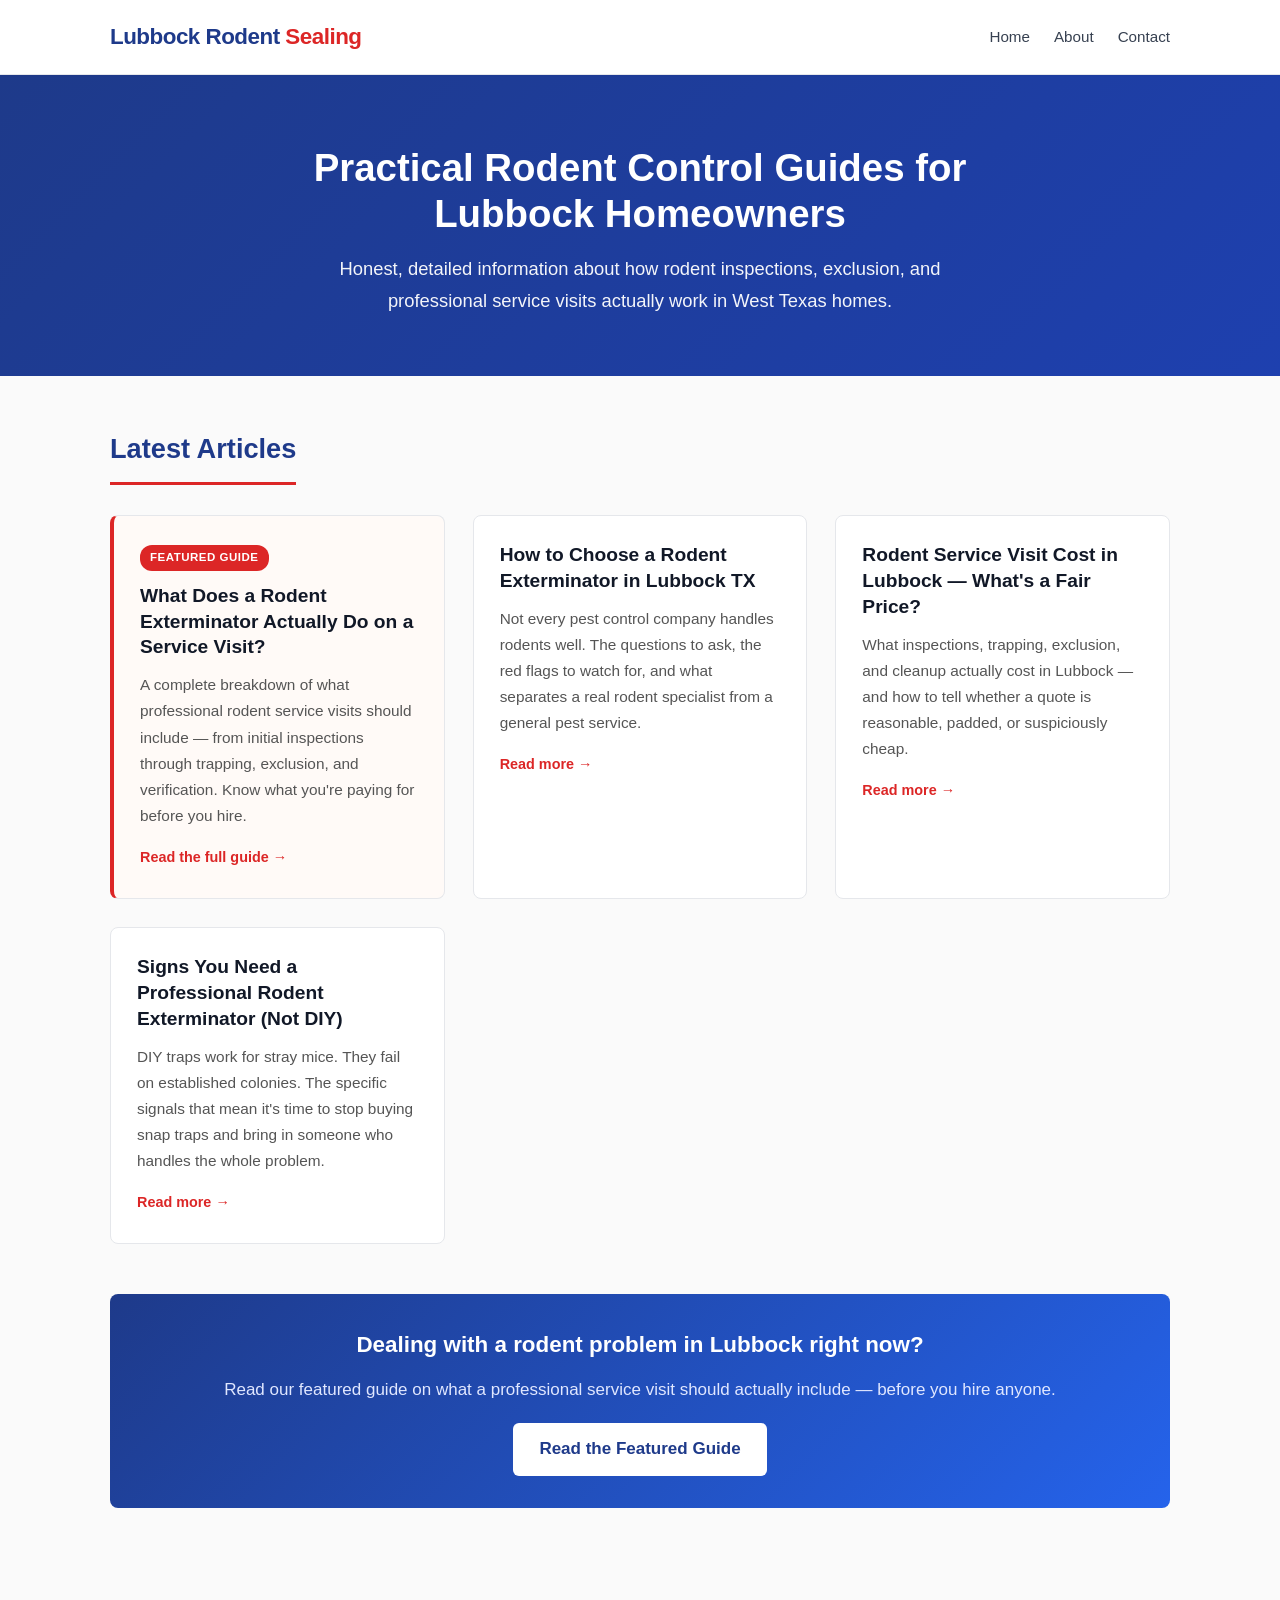
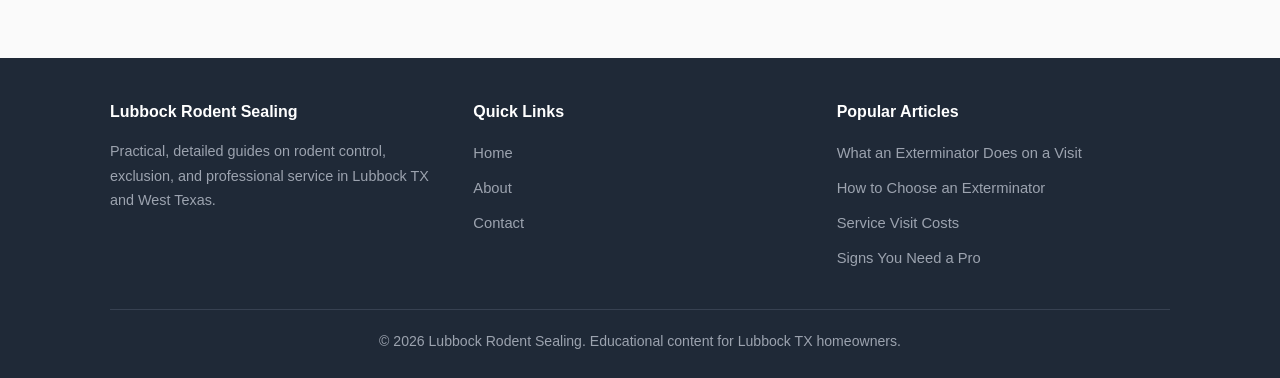
==== index.html @ d8043dd0 "Add files via upload" ====
<!DOCTYPE html>
<html lang="en">
<head>
<meta charset="UTF-8">
<meta name="viewport" content="width=device-width, initial-scale=1.0">
<title>Lubbock Rodent Sealing | Practical Guides for Lubbock TX Homeowners</title>
<meta name="description" content="Practical rodent control guides for Lubbock TX homeowners. Inspections, exclusion, pricing, and what to expect from a professional rodent exterminator.">
<link rel="stylesheet" href="css/style.css">
<link rel="canonical" href="https://lubbockrodentsealing.github.io/">
</head>
<body>

<header class="site-header">
  <div class="container header-inner">
    <a href="index.html" class="site-logo">Lubbock Rodent <span>Sealing</span></a>
    <nav class="site-nav">
      <ul>
        <li><a href="index.html">Home</a></li>
        <li><a href="about/">About</a></li>
        <li><a href="contact/">Contact</a></li>
      </ul>
    </nav>
  </div>
</header>

<section class="hero">
  <div class="container-narrow">
    <h1>Practical Rodent Control Guides for Lubbock Homeowners</h1>
    <p>Honest, detailed information about how rodent inspections, exclusion, and professional service visits actually work in West Texas homes.</p>
  </div>
</section>

<main>
  <div class="container">
    <h2 class="section-title">Latest Articles</h2>

    <div class="articles-grid">

      <article class="article-card featured">
        <span class="badge">Featured Guide</span>
        <h3><a href="what-does-rodent-exterminator-do/">What Does a Rodent Exterminator Actually Do on a Service Visit?</a></h3>
        <p>A complete breakdown of what professional rodent service visits should include — from initial inspections through trapping, exclusion, and verification. Know what you're paying for before you hire.</p>
        <a href="what-does-rodent-exterminator-do/" class="read-more">Read the full guide →</a>
      </article>

      <article class="article-card">
        <h3><a href="how-to-choose-rodent-exterminator-lubbock/">How to Choose a Rodent Exterminator in Lubbock TX</a></h3>
        <p>Not every pest control company handles rodents well. The questions to ask, the red flags to watch for, and what separates a real rodent specialist from a general pest service.</p>
        <a href="how-to-choose-rodent-exterminator-lubbock/" class="read-more">Read more →</a>
      </article>

      <article class="article-card">
        <h3><a href="rodent-service-visit-cost-lubbock/">Rodent Service Visit Cost in Lubbock — What's a Fair Price?</a></h3>
        <p>What inspections, trapping, exclusion, and cleanup actually cost in Lubbock — and how to tell whether a quote is reasonable, padded, or suspiciously cheap.</p>
        <a href="rodent-service-visit-cost-lubbock/" class="read-more">Read more →</a>
      </article>

      <article class="article-card">
        <h3><a href="signs-you-need-professional-rodent-exterminator/">Signs You Need a Professional Rodent Exterminator (Not DIY)</a></h3>
        <p>DIY traps work for stray mice. They fail on established colonies. The specific signals that mean it's time to stop buying snap traps and bring in someone who handles the whole problem.</p>
        <a href="signs-you-need-professional-rodent-exterminator/" class="read-more">Read more →</a>
      </article>

    </div>

    <div class="cta-box">
      <h3>Dealing with a rodent problem in Lubbock right now?</h3>
      <p>Read our featured guide on what a professional service visit should actually include — before you hire anyone.</p>
      <a href="what-does-rodent-exterminator-do/" class="cta-button">Read the Featured Guide</a>
    </div>

  </div>
</main>

<footer>
  <div class="container">
    <div class="footer-grid">
      <div>
        <h4>Lubbock Rodent Sealing</h4>
        <p style="color:#9ca3af;font-size:0.9rem;">Practical, detailed guides on rodent control, exclusion, and professional service in Lubbock TX and West Texas.</p>
      </div>
      <div>
        <h4>Quick Links</h4>
        <ul>
          <li><a href="index.html">Home</a></li>
          <li><a href="about/">About</a></li>
          <li><a href="contact/">Contact</a></li>
        </ul>
      </div>
      <div>
        <h4>Popular Articles</h4>
        <ul>
          <li><a href="what-does-rodent-exterminator-do/">What an Exterminator Does on a Visit</a></li>
          <li><a href="how-to-choose-rodent-exterminator-lubbock/">How to Choose an Exterminator</a></li>
          <li><a href="rodent-service-visit-cost-lubbock/">Service Visit Costs</a></li>
          <li><a href="signs-you-need-professional-rodent-exterminator/">Signs You Need a Pro</a></li>
        </ul>
      </div>
    </div>
    <div class="copyright">
      &copy; 2026 Lubbock Rodent Sealing. Educational content for Lubbock TX homeowners.
    </div>
  </div>
</footer>

</body>
</html>
---- css/style.css ----
/* ===== Reset & Base ===== */
* { box-sizing: border-box; margin: 0; padding: 0; }

html { scroll-behavior: smooth; }

body {
  font-family: -apple-system, BlinkMacSystemFont, "Segoe UI", Roboto, "Helvetica Neue", Arial, sans-serif;
  color: #2c3e50;
  background: #fafafa;
  line-height: 1.7;
  font-size: 17px;
}

img { max-width: 100%; height: auto; display: block; }

a { color: #2563eb; text-decoration: none; }
a:hover { text-decoration: underline; }

/* ===== Container ===== */
.container {
  max-width: 1100px;
  margin: 0 auto;
  padding: 0 20px;
}

.container-narrow {
  max-width: 760px;
  margin: 0 auto;
  padding: 0 20px;
}

/* ===== Header ===== */
.site-header {
  background: #fff;
  border-bottom: 1px solid #e5e7eb;
  padding: 18px 0;
  position: sticky;
  top: 0;
  z-index: 100;
  box-shadow: 0 1px 2px rgba(0,0,0,0.03);
}

.header-inner {
  display: flex;
  justify-content: space-between;
  align-items: center;
  flex-wrap: wrap;
  gap: 14px;
}

.site-logo {
  font-size: 1.4rem;
  font-weight: 700;
  color: #1e3a8a;
  text-decoration: none;
  letter-spacing: -0.5px;
}

.site-logo span { color: #dc2626; }

.site-nav ul {
  list-style: none;
  display: flex;
  gap: 24px;
}

.site-nav a {
  color: #374151;
  font-weight: 500;
  font-size: 0.95rem;
}

.site-nav a:hover { color: #1e3a8a; text-decoration: none; }

/* ===== Hero ===== */
.hero {
  background: linear-gradient(135deg, #1e3a8a 0%, #1e40af 100%);
  color: #fff;
  padding: 70px 0 60px;
  text-align: center;
}

.hero h1 {
  font-size: 2.4rem;
  margin-bottom: 16px;
  line-height: 1.2;
  font-weight: 700;
}

.hero p {
  font-size: 1.15rem;
  max-width: 700px;
  margin: 0 auto;
  opacity: 0.95;
}

/* ===== Main Content ===== */
main {
  padding: 50px 0;
}

.section-title {
  font-size: 1.7rem;
  margin-bottom: 30px;
  color: #1e3a8a;
  border-bottom: 3px solid #dc2626;
  padding-bottom: 10px;
  display: inline-block;
}

/* ===== Article Cards (Homepage Grid) ===== */
.articles-grid {
  display: grid;
  grid-template-columns: repeat(auto-fit, minmax(300px, 1fr));
  gap: 28px;
  margin-bottom: 50px;
}

.article-card {
  background: #fff;
  border: 1px solid #e5e7eb;
  border-radius: 8px;
  padding: 26px;
  transition: transform 0.2s, box-shadow 0.2s;
}

.article-card:hover {
  transform: translateY(-3px);
  box-shadow: 0 10px 25px rgba(0,0,0,0.08);
}

.article-card.featured {
  border-left: 4px solid #dc2626;
  background: #fffaf7;
}

.article-card .badge {
  display: inline-block;
  background: #dc2626;
  color: #fff;
  font-size: 0.72rem;
  padding: 3px 10px;
  border-radius: 12px;
  font-weight: 600;
  letter-spacing: 0.5px;
  text-transform: uppercase;
  margin-bottom: 12px;
}

.article-card h3 {
  font-size: 1.2rem;
  margin-bottom: 12px;
  line-height: 1.35;
}

.article-card h3 a {
  color: #111827;
  text-decoration: none;
}

.article-card h3 a:hover { color: #1e3a8a; }

.article-card p {
  color: #555;
  font-size: 0.96rem;
  margin-bottom: 14px;
}

.article-card .read-more {
  font-weight: 600;
  font-size: 0.9rem;
  color: #dc2626;
}

/* ===== Article Page ===== */
.article-page {
  background: #fff;
  padding: 50px 0;
}

.article-meta {
  color: #6b7280;
  font-size: 0.92rem;
  margin-bottom: 20px;
}

.article-meta a { color: #6b7280; }

.article-page h1 {
  font-size: 2.1rem;
  line-height: 1.25;
  margin-bottom: 18px;
  color: #111827;
  font-weight: 700;
}

.article-page h2 {
  font-size: 1.5rem;
  margin: 36px 0 14px;
  color: #1e3a8a;
  line-height: 1.3;
  font-weight: 650;
}

.article-page h3 {
  font-size: 1.2rem;
  margin: 28px 0 10px;
  color: #1f2937;
}

.article-page p {
  margin-bottom: 16px;
  color: #2c3e50;
}

.article-page ul, .article-page ol {
  margin: 0 0 18px 22px;
}

.article-page li {
  margin-bottom: 6px;
}

.article-page strong { color: #111827; }

/* ===== Callout / Related Box ===== */
.related-box {
  background: #f3f4f6;
  border-left: 4px solid #2563eb;
  padding: 22px 26px;
  margin: 35px 0;
  border-radius: 4px;
}

.related-box h4 {
  font-size: 1.05rem;
  color: #1e3a8a;
  margin-bottom: 10px;
}

.related-box ul {
  margin: 0;
  list-style: none;
}

.related-box li {
  margin-bottom: 8px;
  padding-left: 18px;
  position: relative;
}

.related-box li:before {
  content: "→";
  position: absolute;
  left: 0;
  color: #dc2626;
  font-weight: 700;
}

/* ===== CTA Box ===== */
.cta-box {
  background: linear-gradient(135deg, #1e3a8a 0%, #2563eb 100%);
  color: #fff;
  padding: 32px;
  border-radius: 8px;
  margin: 40px 0;
  text-align: center;
}

.cta-box h3 {
  color: #fff;
  font-size: 1.4rem;
  margin-bottom: 12px;
}

.cta-box p {
  color: #e0e7ff;
  margin-bottom: 18px;
}

.cta-button {
  display: inline-block;
  background: #fff;
  color: #1e3a8a;
  padding: 12px 26px;
  border-radius: 6px;
  font-weight: 600;
  text-decoration: none;
  transition: transform 0.2s;
}

.cta-button:hover {
  transform: translateY(-2px);
  text-decoration: none;
}

/* ===== Footer ===== */
footer {
  background: #1f2937;
  color: #d1d5db;
  padding: 40px 0 24px;
  margin-top: 60px;
}

footer .footer-grid {
  display: grid;
  grid-template-columns: repeat(auto-fit, minmax(240px, 1fr));
  gap: 30px;
  margin-bottom: 30px;
}

footer h4 {
  color: #fff;
  font-size: 1rem;
  margin-bottom: 14px;
}

footer ul {
  list-style: none;
}

footer li { margin-bottom: 6px; }

footer a { color: #9ca3af; font-size: 0.92rem; }
footer a:hover { color: #fff; }

footer .copyright {
  border-top: 1px solid #374151;
  padding-top: 20px;
  text-align: center;
  font-size: 0.88rem;
  color: #9ca3af;
}

/* ===== About / Contact pages ===== */
.simple-page {
  background: #fff;
  padding: 50px 0;
}

.simple-page h1 {
  font-size: 2rem;
  color: #1e3a8a;
  margin-bottom: 20px;
}

.simple-page h2 {
  font-size: 1.35rem;
  color: #1f2937;
  margin: 28px 0 12px;
}

.simple-page p { margin-bottom: 16px; }

/* ===== Responsive ===== */
@media (max-width: 700px) {
  body { font-size: 16px; }
  .hero h1 { font-size: 1.7rem; }
  .hero p { font-size: 1rem; }
  .article-page h1 { font-size: 1.6rem; }
  .article-page h2 { font-size: 1.3rem; }
  .site-nav ul { gap: 14px; }
  .site-nav a { font-size: 0.88rem; }
  .header-inner { flex-direction: column; align-items: flex-start; }
  .hero { padding: 50px 0 40px; }
  main { padding: 35px 0; }
  .article-page { padding: 35px 0; }
  .cta-box { padding: 24px; }
}
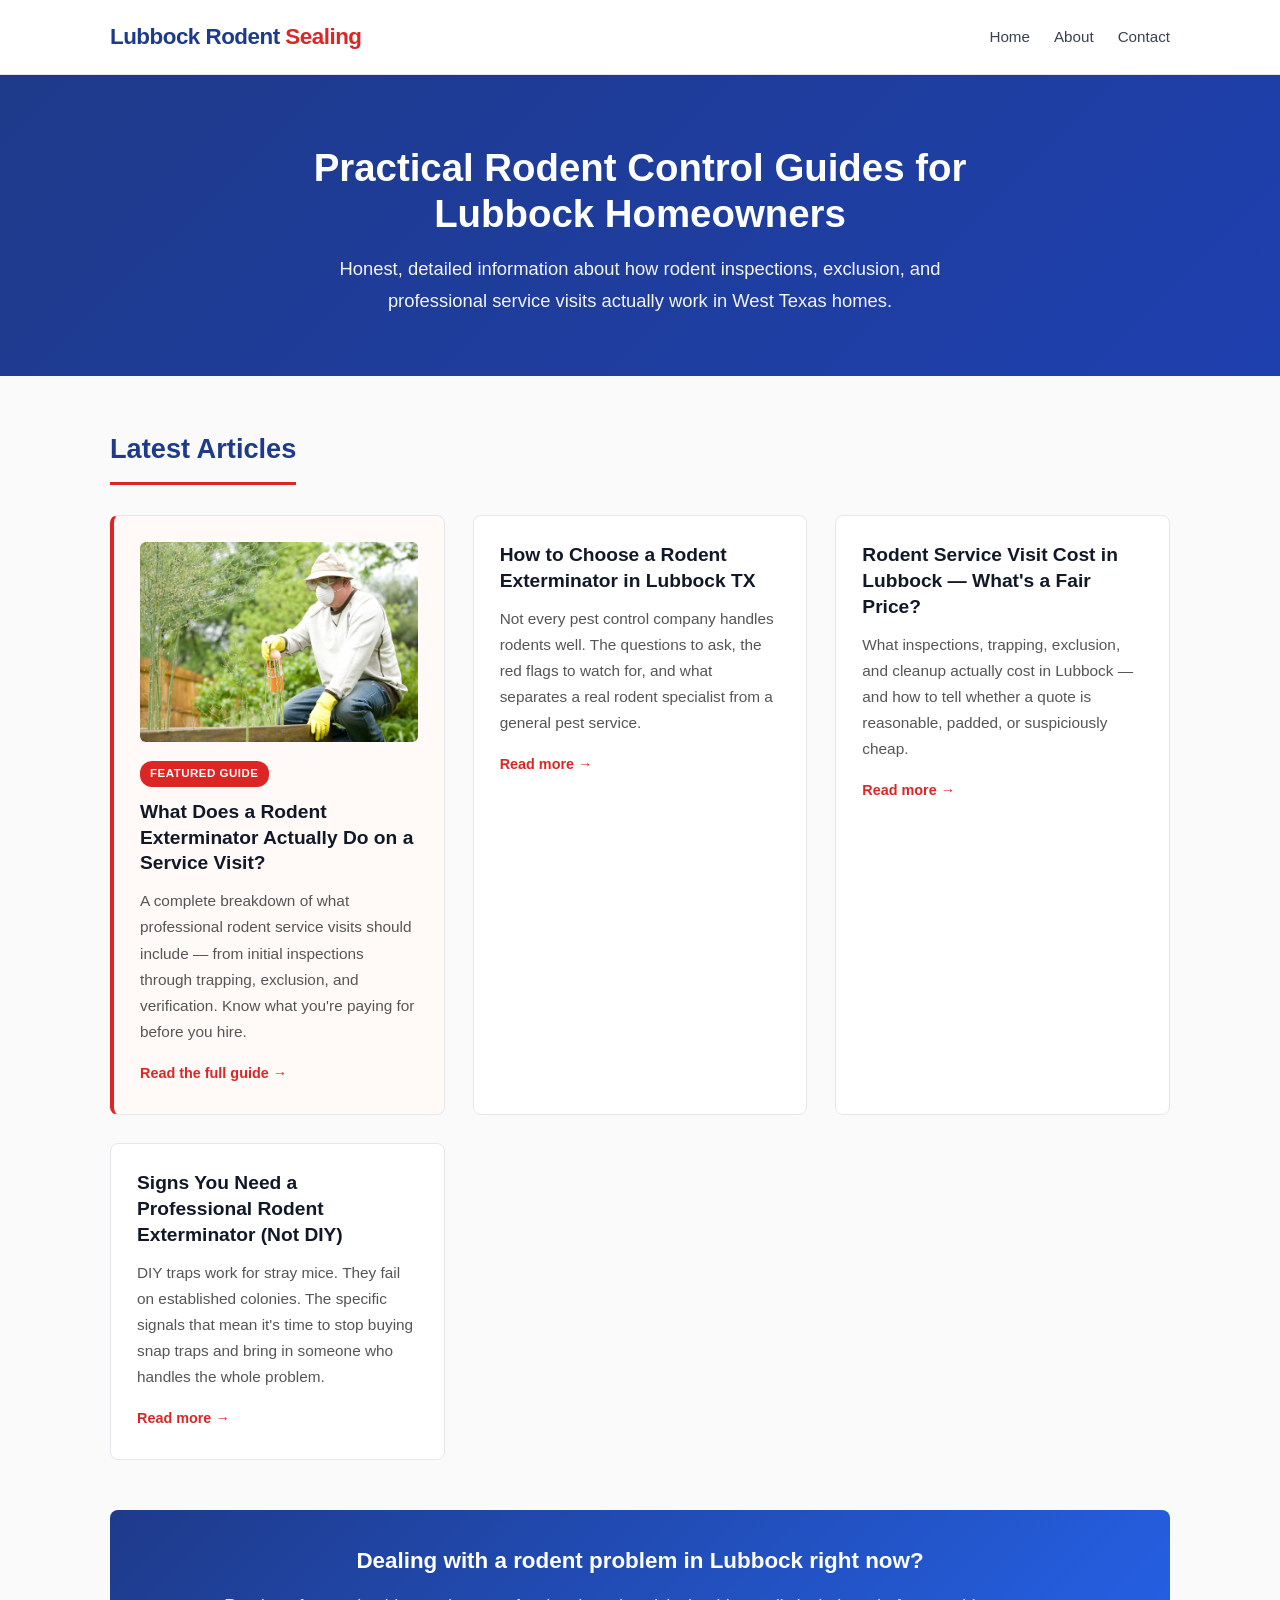
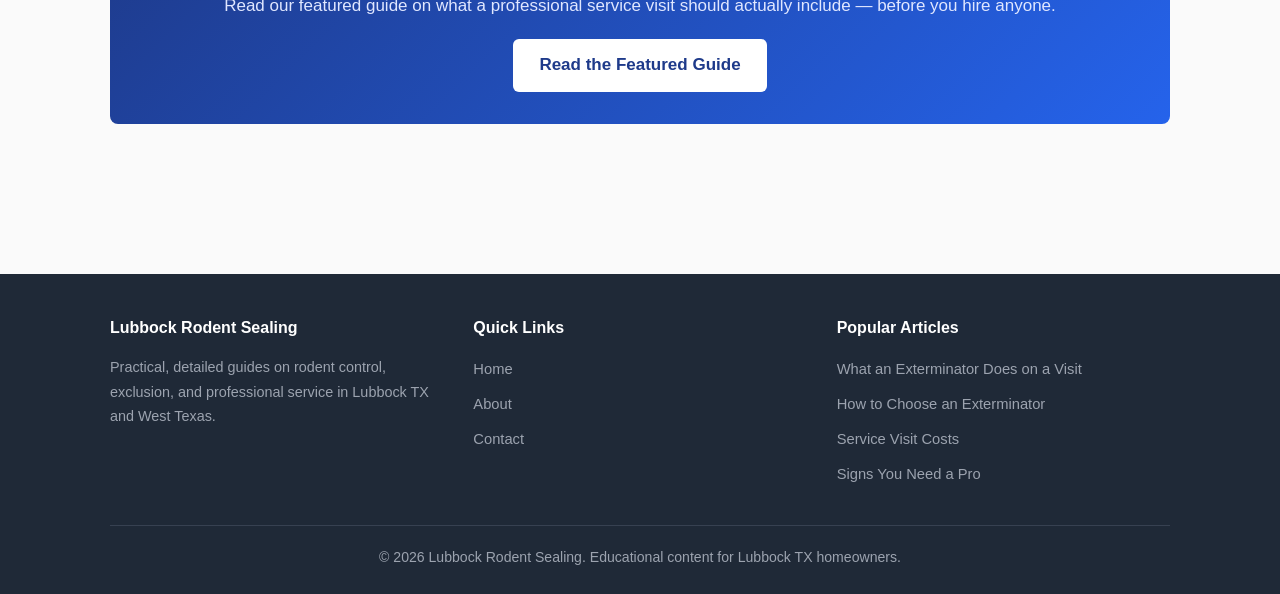
==== commit 700c5d5a: "Add files via upload" ====
--- a/index.html
+++ b/index.html
@@ -37,6 +37,7 @@
     <div class="articles-grid">
 
       <article class="article-card featured">
+        <img src="images/pest-control-professional.jpg" alt="Professional rodent control service in Lubbock" style="width:100%;height:200px;object-fit:cover;border-radius:6px;margin-bottom:16px;" loading="eager">
         <span class="badge">Featured Guide</span>
         <h3><a href="what-does-rodent-exterminator-do/">What Does a Rodent Exterminator Actually Do on a Service Visit?</a></h3>
         <p>A complete breakdown of what professional rodent service visits should include — from initial inspections through trapping, exclusion, and verification. Know what you're paying for before you hire.</p>
--- a/css/style.css
+++ b/css/style.css
@@ -222,6 +222,94 @@
 }
 
 .article-page strong { color: #111827; }
+
+/* ===== Featured Image ===== */
+.featured-image {
+  margin: 0 0 28px;
+  border-radius: 8px;
+  overflow: hidden;
+  box-shadow: 0 4px 18px rgba(0,0,0,0.08);
+}
+
+.featured-image img {
+  width: 100%;
+  height: auto;
+  display: block;
+}
+
+.featured-image figcaption {
+  background: #f3f4f6;
+  color: #6b7280;
+  font-size: 0.85rem;
+  text-align: center;
+  padding: 10px 14px;
+  font-style: italic;
+}
+
+/* ===== Inline Content Image ===== */
+.content-image {
+  margin: 30px 0;
+  border-radius: 6px;
+  overflow: hidden;
+  box-shadow: 0 2px 12px rgba(0,0,0,0.06);
+}
+
+.content-image img {
+  width: 100%;
+  height: auto;
+  display: block;
+}
+
+.content-image figcaption {
+  background: #f3f4f6;
+  color: #6b7280;
+  font-size: 0.85rem;
+  text-align: center;
+  padding: 8px 14px;
+  font-style: italic;
+}
+
+/* ===== YouTube Video Embed (responsive 16:9) ===== */
+.video-embed {
+  position: relative;
+  width: 100%;
+  padding-bottom: 56.25%; /* 16:9 */
+  height: 0;
+  margin: 30px 0;
+  border-radius: 6px;
+  overflow: hidden;
+  box-shadow: 0 2px 12px rgba(0,0,0,0.08);
+}
+
+.video-embed iframe {
+  position: absolute;
+  top: 0;
+  left: 0;
+  width: 100%;
+  height: 100%;
+  border: 0;
+}
+
+.video-section {
+  margin: 35px 0;
+  padding: 24px;
+  background: #f9fafb;
+  border-radius: 8px;
+  border-left: 4px solid #dc2626;
+}
+
+.video-section h3 {
+  color: #1e3a8a;
+  font-size: 1.2rem;
+  margin-bottom: 8px !important;
+  margin-top: 0 !important;
+}
+
+.video-section p {
+  color: #6b7280;
+  font-size: 0.95rem;
+  margin-bottom: 14px;
+}
 
 /* ===== Callout / Related Box ===== */
 .related-box {
